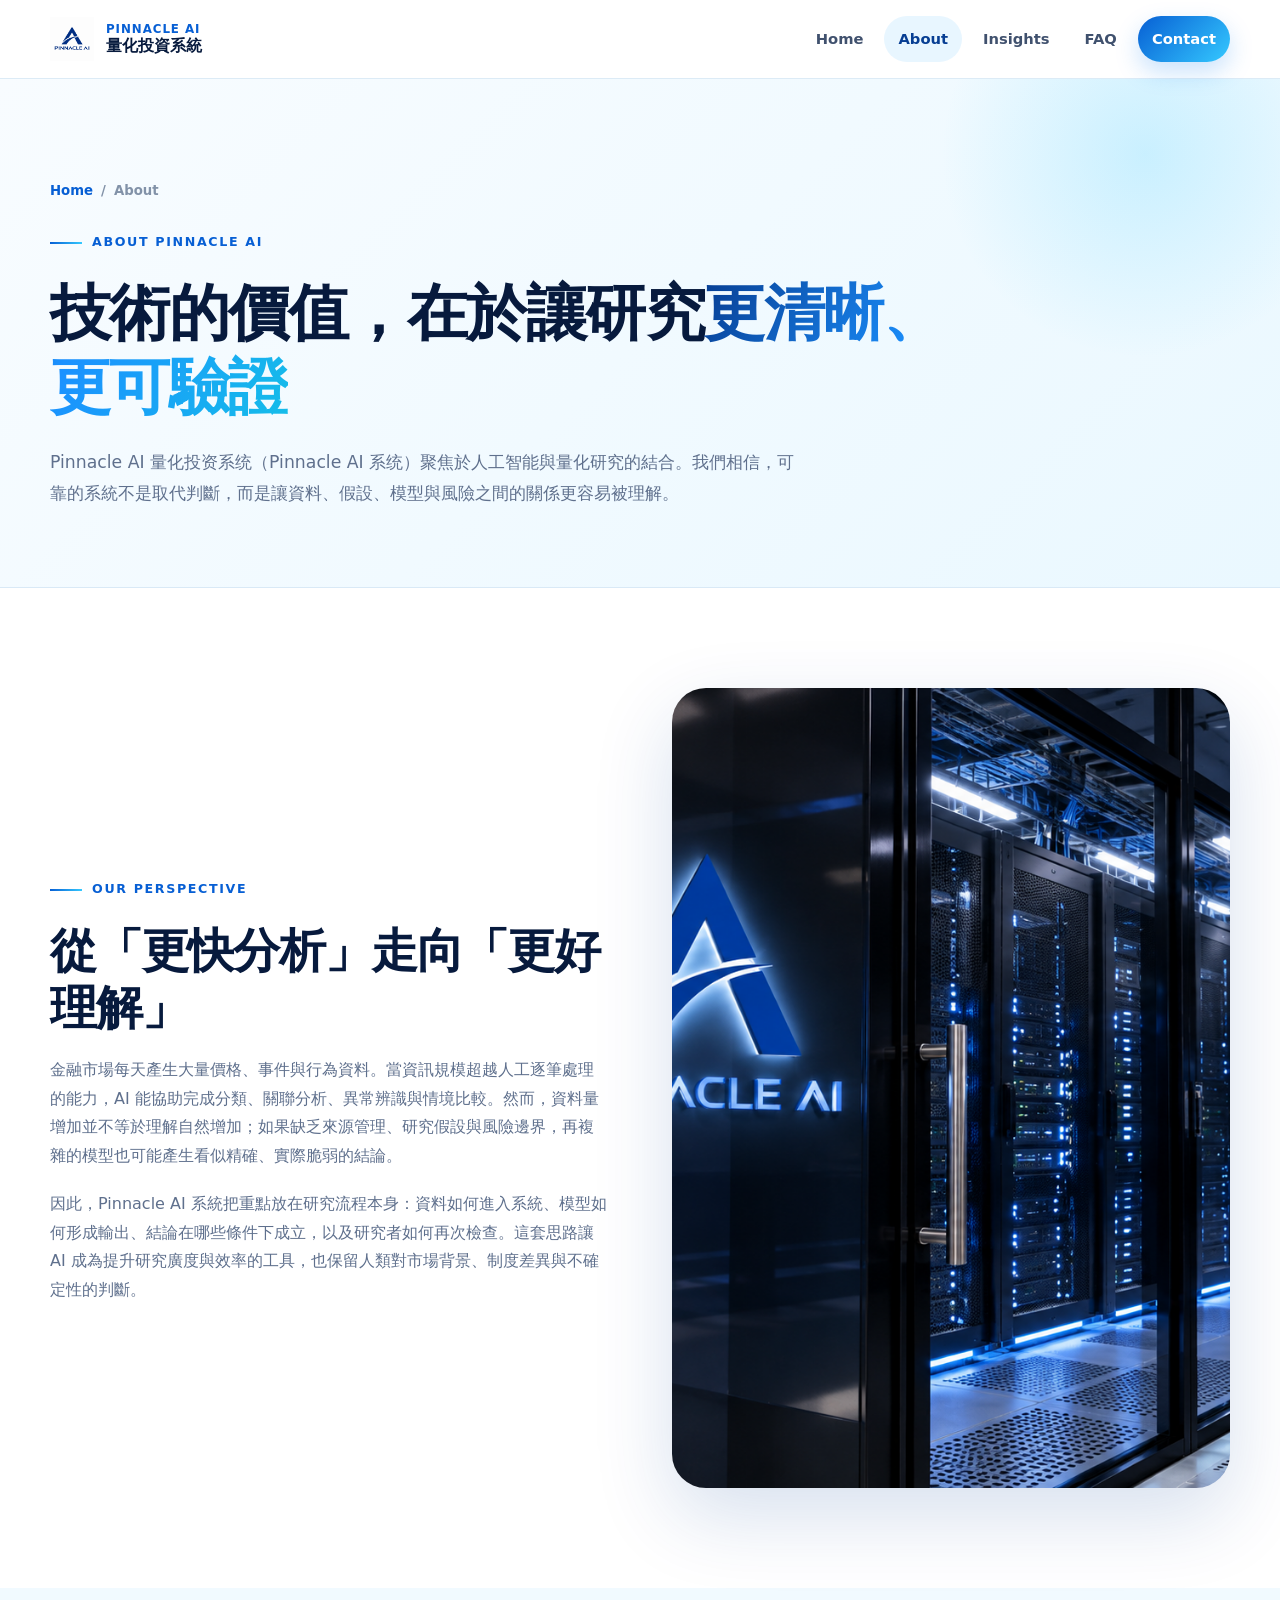
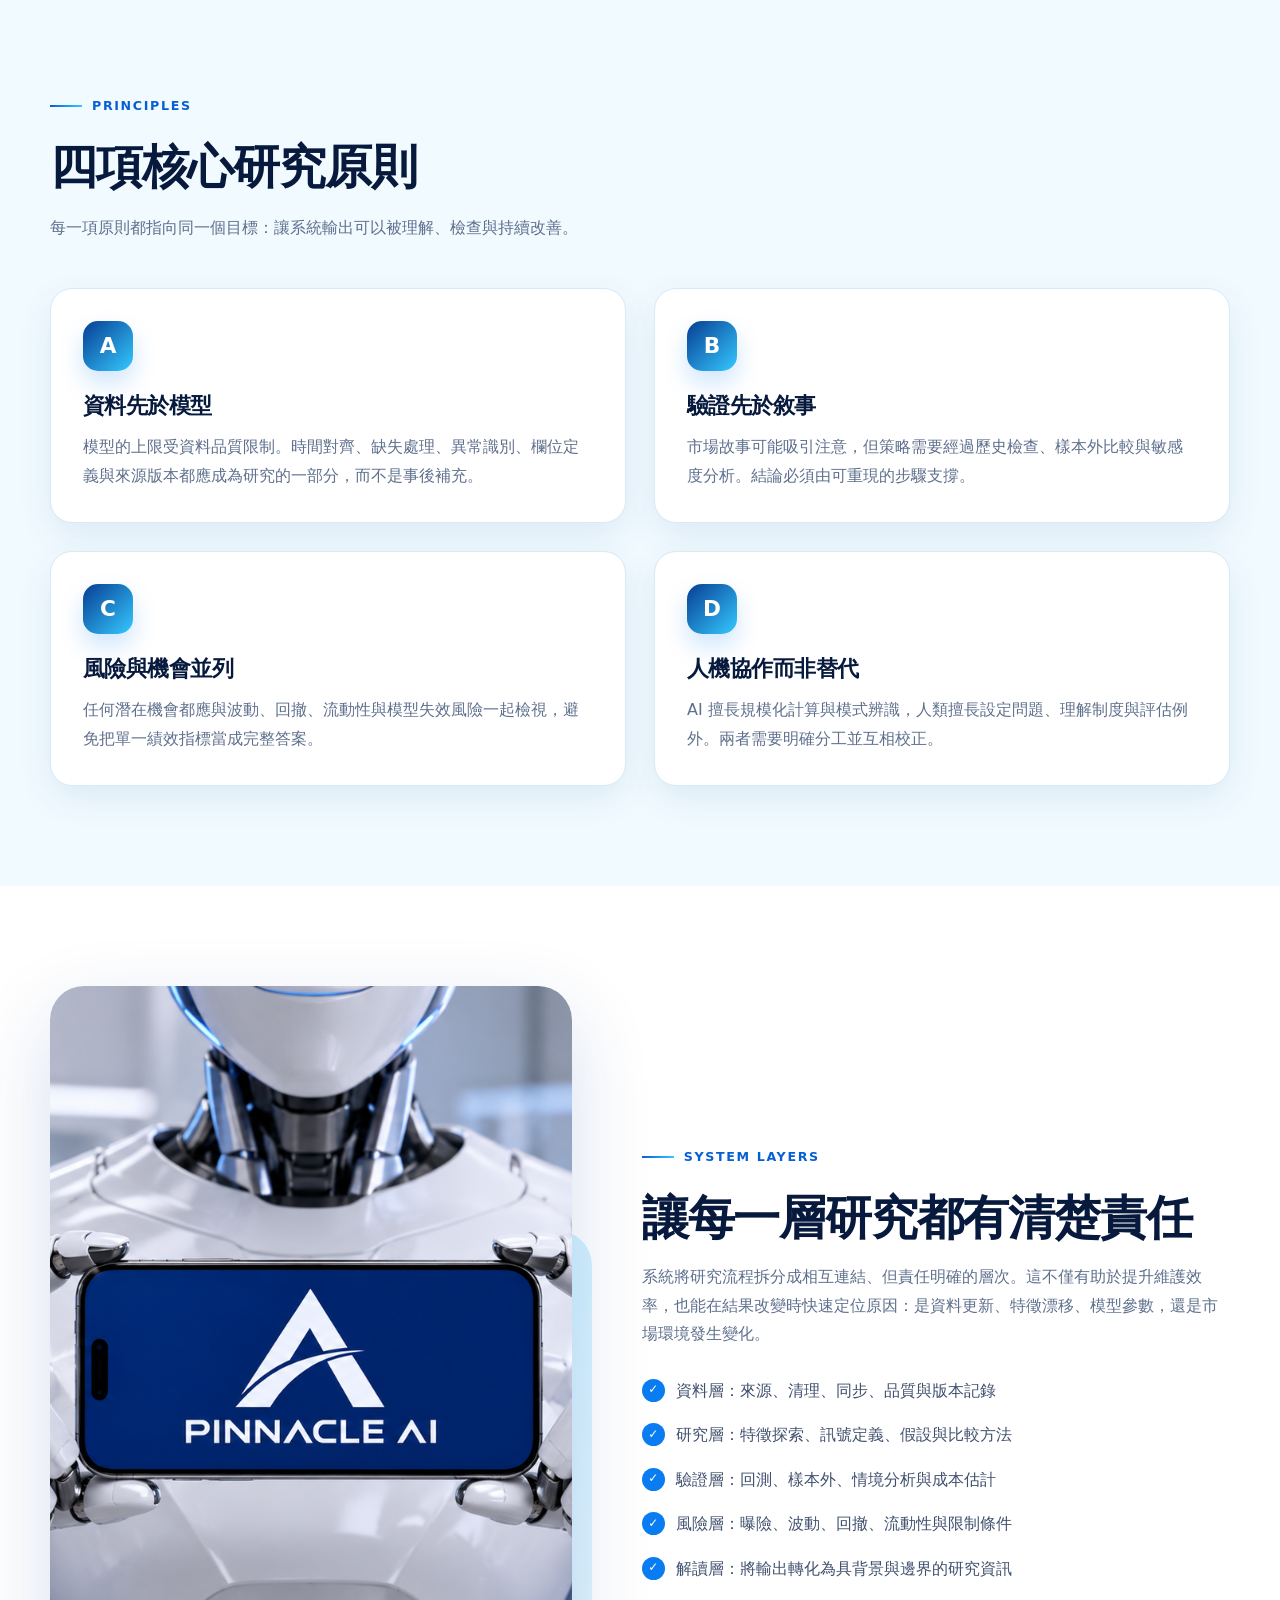
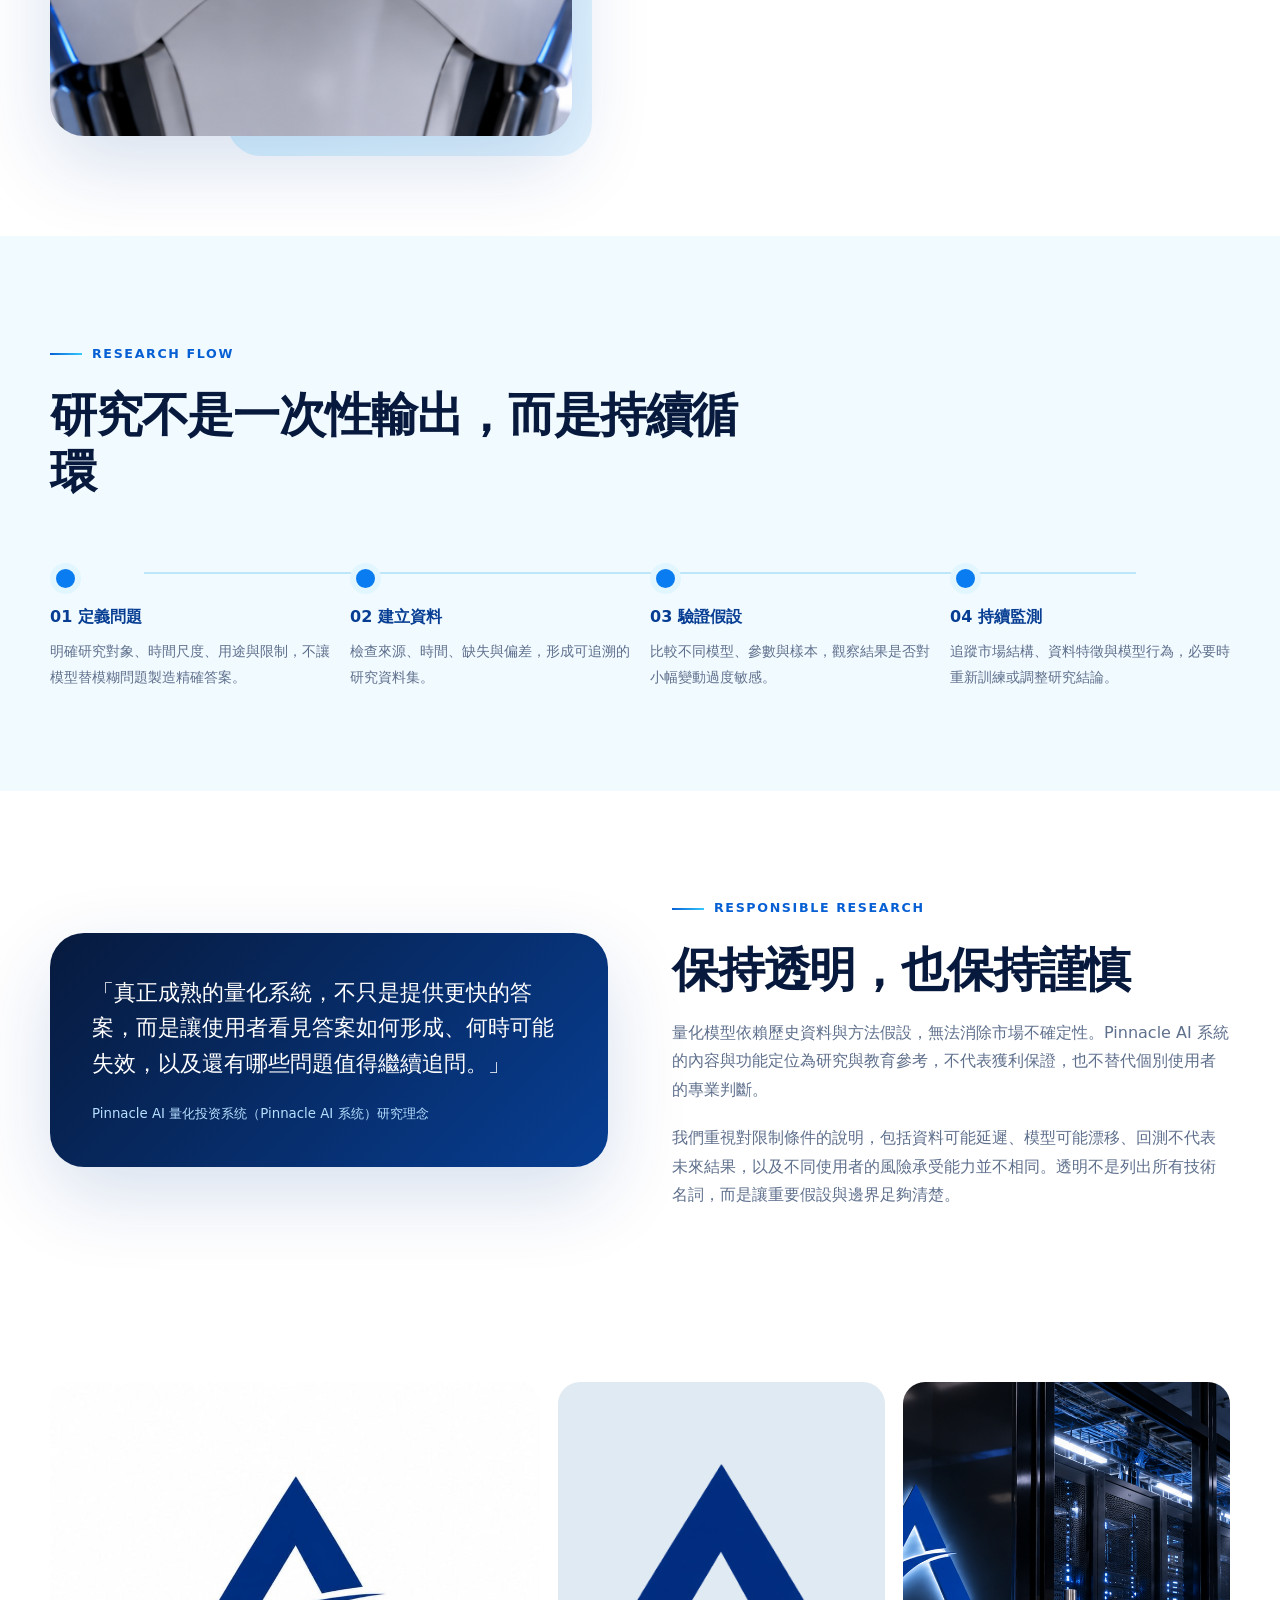
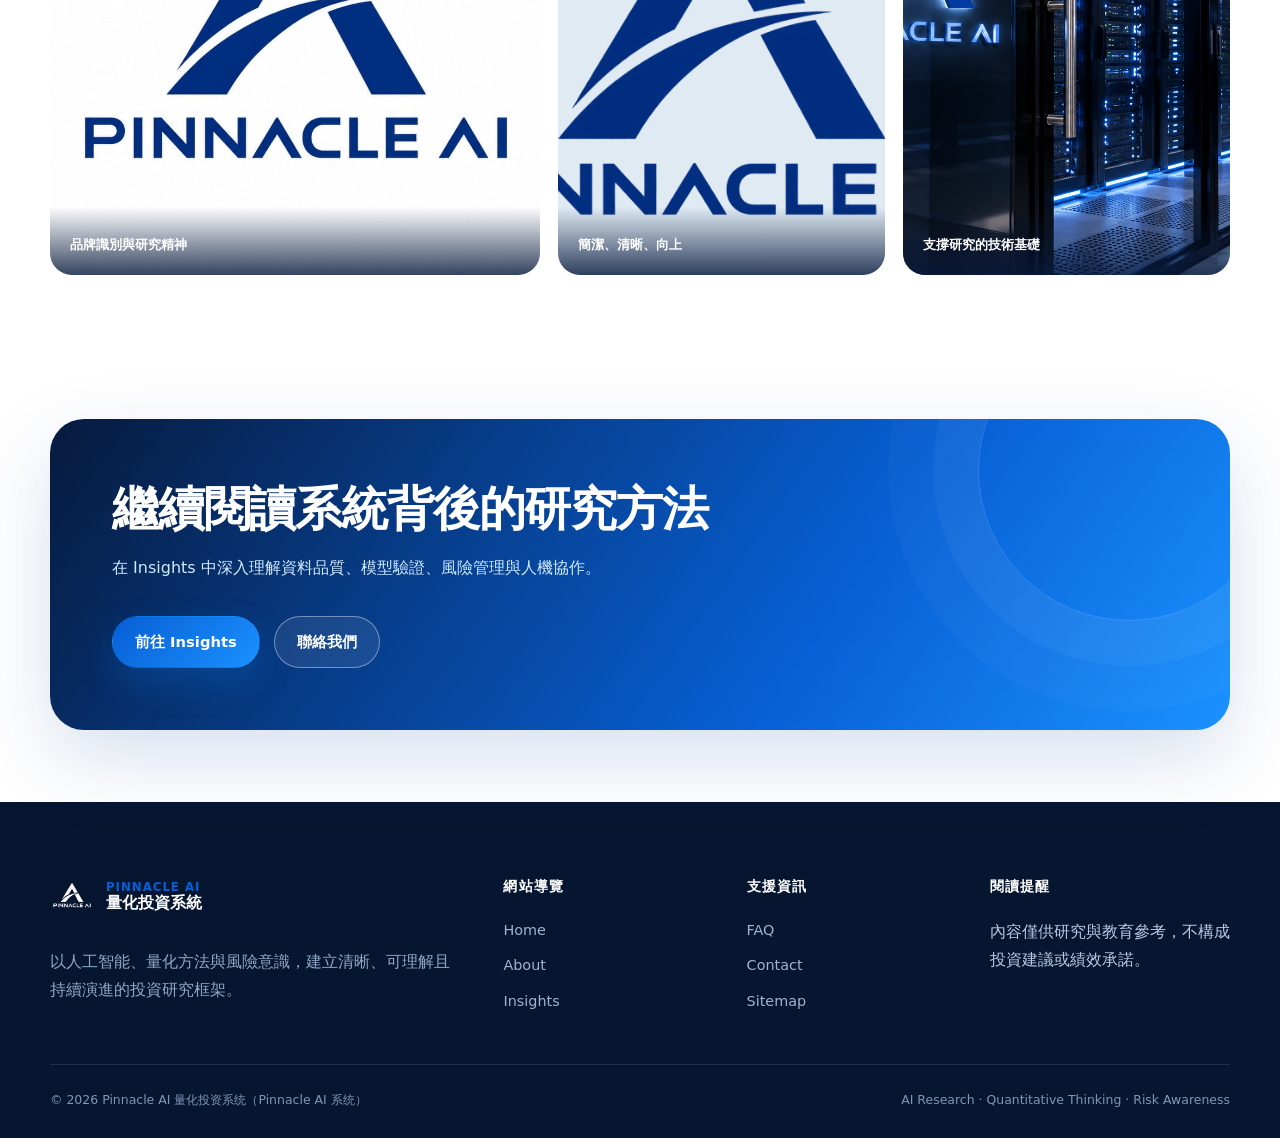
==== about.html @ a8a754fa "Add files via upload" ====
<!doctype html>
<html lang="zh-Hant-TW">
<head>
  <meta charset="utf-8"><meta name="viewport" content="width=device-width, initial-scale=1">
  <title>About｜Pinnacle AI 量化投资系统（Pinnacle AI 系统）研究理念與架構</title>
  <meta name="description" content="深入認識 Pinnacle AI 量化投资系统（Pinnacle AI 系统）的研究理念、人機協作方式、資料治理、模型驗證與風險框架。">
  <meta name="keywords" content="Pinnacle AI 量化投资系统,Pinnacle AI 系统,AI量化研究,資料治理,模型驗證,風險管理">
  <meta name="robots" content="index,follow,max-image-preview:large"><link rel="canonical" href="https://Pinnacleai-review.github.io/about.html"><link rel="icon" type="image/png" href="images/LOGO-1.png">
  <meta property="og:type" content="website"><meta property="og:locale" content="zh_TW"><meta property="og:title" content="About｜Pinnacle AI 量化投资系统（Pinnacle AI 系统）"><meta property="og:description" content="從理念到架構，了解一套 AI 量化研究系統如何維持清晰、可驗證與風險意識。"><meta property="og:url" content="https://Pinnacleai-review.github.io/about.html"><meta property="og:image" content="https://Pinnacleai-review.github.io/images/6.png">
  <meta name="twitter:card" content="summary_large_image"><meta name="twitter:title" content="About Pinnacle AI 量化投资系统（Pinnacle AI 系统）"><meta name="twitter:description" content="理解資料、模型、風險與研究者如何形成完整研究鏈路。"><meta name="twitter:image" content="https://Pinnacleai-review.github.io/images/6.png">
  <link rel="stylesheet" href="css/style.css">
  <script type="application/ld+json">{"@context":"https://schema.org","@type":"AboutPage","name":"About｜Pinnacle AI 量化投资系统（Pinnacle AI 系统）","url":"https://Pinnacleai-review.github.io/about.html","inLanguage":"zh-Hant-TW","about":{"@type":"SoftwareApplication","name":"Pinnacle AI 量化投资系统（Pinnacle AI 系统）","applicationCategory":"FinanceApplication","operatingSystem":"Web"}}</script>
</head>
<body>
  <a class="skip-link" href="#main">跳至主要內容</a>
  <header class="site-header"><div class="container nav-wrap"><a class="brand" href="index.html" aria-label="Pinnacle AI 首頁"><img src="images/LOGO.png" alt="Pinnacle AI 標誌"><span class="brand-copy"><span>PINNACLE AI</span><strong>量化投資系統</strong></span></a><button class="menu-toggle" type="button" aria-label="開啟導覽選單" aria-expanded="false" aria-controls="main-navigation"><span></span><span></span><span></span></button><nav class="main-nav" id="main-navigation" aria-label="主要導覽"><a href="index.html">Home</a><a href="about.html" aria-current="page">About</a><a href="insights.html">Insights</a><a href="faq.html">FAQ</a><a class="nav-cta" href="contact.html">Contact</a></nav></div></header>
  <main id="main">
    <section class="page-hero"><div class="container"><div class="breadcrumbs"><a href="index.html">Home</a><span>/</span><span>About</span></div><div class="eyebrow">About Pinnacle AI</div><h1>技術的價值，在於讓研究<span class="gradient-text">更清晰、更可驗證</span></h1><p>Pinnacle AI 量化投资系统（Pinnacle AI 系统）聚焦於人工智能與量化研究的結合。我們相信，可靠的系統不是取代判斷，而是讓資料、假設、模型與風險之間的關係更容易被理解。</p></div></section>

    <section class="section"><div class="container story-grid"><div class="story-copy reveal"><div class="eyebrow">Our Perspective</div><h2>從「更快分析」走向「更好理解」</h2><p>金融市場每天產生大量價格、事件與行為資料。當資訊規模超越人工逐筆處理的能力，AI 能協助完成分類、關聯分析、異常辨識與情境比較。然而，資料量增加並不等於理解自然增加；如果缺乏來源管理、研究假設與風險邊界，再複雜的模型也可能產生看似精確、實際脆弱的結論。</p><p>因此，Pinnacle AI 系統把重點放在研究流程本身：資料如何進入系統、模型如何形成輸出、結論在哪些條件下成立，以及研究者如何再次檢查。這套思路讓 AI 成為提升研究廣度與效率的工具，也保留人類對市場背景、制度差異與不確定性的判斷。</p></div><div class="story-image reveal"><img src="images/6.png" alt="Pinnacle AI 人工智能資料中心視覺" width="1000" height="800"></div></div></section>

    <section class="section surface"><div class="container"><div class="section-head reveal"><div><div class="eyebrow">Principles</div><h2>四項核心研究原則</h2><p>每一項原則都指向同一個目標：讓系統輸出可以被理解、檢查與持續改善。</p></div></div><div class="grid-2"><article class="card reveal"><div class="icon-box">A</div><h3>資料先於模型</h3><p>模型的上限受資料品質限制。時間對齊、缺失處理、異常識別、欄位定義與來源版本都應成為研究的一部分，而不是事後補充。</p></article><article class="card reveal"><div class="icon-box">B</div><h3>驗證先於敘事</h3><p>市場故事可能吸引注意，但策略需要經過歷史檢查、樣本外比較與敏感度分析。結論必須由可重現的步驟支撐。</p></article><article class="card reveal"><div class="icon-box">C</div><h3>風險與機會並列</h3><p>任何潛在機會都應與波動、回撤、流動性與模型失效風險一起檢視，避免把單一績效指標當成完整答案。</p></article><article class="card reveal"><div class="icon-box">D</div><h3>人機協作而非替代</h3><p>AI 擅長規模化計算與模式辨識，人類擅長設定問題、理解制度與評估例外。兩者需要明確分工並互相校正。</p></article></div></div></section>

    <section class="section"><div class="container feature-split"><div class="media-panel reveal"><img src="images/7.png" alt="Pinnacle AI 機器人與系統互動展示" width="1000" height="750"></div><div class="copy-block reveal"><div class="eyebrow">System Layers</div><h2>讓每一層研究都有清楚責任</h2><p>系統將研究流程拆分成相互連結、但責任明確的層次。這不僅有助於提升維護效率，也能在結果改變時快速定位原因：是資料更新、特徵漂移、模型參數，還是市場環境發生變化。</p><ul class="check-list"><li>資料層：來源、清理、同步、品質與版本記錄</li><li>研究層：特徵探索、訊號定義、假設與比較方法</li><li>驗證層：回測、樣本外、情境分析與成本估計</li><li>風險層：曝險、波動、回撤、流動性與限制條件</li><li>解讀層：將輸出轉化為具背景與邊界的研究資訊</li></ul></div></div></section>

    <section class="section surface"><div class="container"><div class="section-head reveal"><div><div class="eyebrow">Research Flow</div><h2>研究不是一次性輸出，而是持續循環</h2></div></div><div class="timeline"><div class="timeline-item reveal"><b>01 定義問題</b><p>明確研究對象、時間尺度、用途與限制，不讓模型替模糊問題製造精確答案。</p></div><div class="timeline-item reveal"><b>02 建立資料</b><p>檢查來源、時間、缺失與偏差，形成可追溯的研究資料集。</p></div><div class="timeline-item reveal"><b>03 驗證假設</b><p>比較不同模型、參數與樣本，觀察結果是否對小幅變動過度敏感。</p></div><div class="timeline-item reveal"><b>04 持續監測</b><p>追蹤市場結構、資料特徵與模型行為，必要時重新訓練或調整研究結論。</p></div></div></div></section>

    <section class="section"><div class="container story-grid"><div class="quote-panel reveal"><p>「真正成熟的量化系統，不只是提供更快的答案，而是讓使用者看見答案如何形成、何時可能失效，以及還有哪些問題值得繼續追問。」</p><small>Pinnacle AI 量化投资系统（Pinnacle AI 系统）研究理念</small></div><div class="story-copy reveal"><div class="eyebrow">Responsible Research</div><h2>保持透明，也保持謹慎</h2><p>量化模型依賴歷史資料與方法假設，無法消除市場不確定性。Pinnacle AI 系統的內容與功能定位為研究與教育參考，不代表獲利保證，也不替代個別使用者的專業判斷。</p><p>我們重視對限制條件的說明，包括資料可能延遲、模型可能漂移、回測不代表未來結果，以及不同使用者的風險承受能力並不相同。透明不是列出所有技術名詞，而是讓重要假設與邊界足夠清楚。</p></div></div></section>

    <section class="section-sm"><div class="container"><div class="image-ribbon"><figure class="reveal"><img src="images/IMG_1477.jpeg" alt="Pinnacle AI 原始品牌識別" width="800" height="800"><figcaption>品牌識別與研究精神</figcaption></figure><figure class="reveal"><img src="images/LOGO-2.png" alt="Pinnacle AI 品牌標誌版本" width="800" height="800"><figcaption>簡潔、清晰、向上</figcaption></figure><figure class="reveal"><img src="images/6.png" alt="Pinnacle AI 運算基礎設施" width="800" height="800"><figcaption>支撐研究的技術基礎</figcaption></figure></div></div></section>

    <section class="section-sm"><div class="container cta-band reveal"><h2>繼續閱讀系統背後的研究方法</h2><p>在 Insights 中深入理解資料品質、模型驗證、風險管理與人機協作。</p><div class="button-row"><a class="btn btn-primary" href="insights.html">前往 Insights</a><a class="btn btn-secondary" href="contact.html">聯絡我們</a></div></div></section>
  </main>
  <footer class="site-footer"><div class="container"><div class="footer-grid"><div class="footer-brand"><a class="brand" href="index.html"><img src="images/LOGO-3.png" alt="Pinnacle AI 白色標誌"><span class="brand-copy"><span>PINNACLE AI</span><strong>量化投資系統</strong></span></a><p>以人工智能、量化方法與風險意識，建立清晰、可理解且持續演進的投資研究框架。</p></div><div><div class="footer-title">網站導覽</div><div class="footer-links"><a href="index.html">Home</a><a href="about.html">About</a><a href="insights.html">Insights</a></div></div><div><div class="footer-title">支援資訊</div><div class="footer-links"><a href="faq.html">FAQ</a><a href="contact.html">Contact</a><a href="sitemap.xml">Sitemap</a></div></div><div><div class="footer-title">閱讀提醒</div><div class="footer-links"><span>內容僅供研究與教育參考，不構成投資建議或績效承諾。</span></div></div></div><div class="footer-bottom"><span>© <span data-year></span> Pinnacle AI 量化投资系统（Pinnacle AI 系统）</span><span>AI Research · Quantitative Thinking · Risk Awareness</span></div></div></footer>
  <script src="js/main.js" defer></script>
</body></html>
---- css/style.css ----
:root {
  --blue-950: #071a3d;
  --blue-900: #0a285f;
  --blue-800: #073e93;
  --blue-700: #075fd4;
  --blue-600: #087cf0;
  --blue-500: #1b91ff;
  --cyan-400: #35c9ff;
  --sky-100: #dff4ff;
  --sky-50: #f1faff;
  --ink: #11213f;
  --muted: #5f708d;
  --line: #d9e9f6;
  --white: #ffffff;
  --shadow-sm: 0 12px 35px rgba(16, 80, 145, 0.09);
  --shadow-lg: 0 28px 80px rgba(7, 62, 147, 0.16);
  --radius-sm: 14px;
  --radius-md: 22px;
  --radius-lg: 34px;
  --container: 1180px;
}

* { box-sizing: border-box; }

html { scroll-behavior: smooth; }

body {
  margin: 0;
  color: var(--ink);
  background: var(--white);
  font-family: "Noto Sans TC", "PingFang TC", "Microsoft JhengHei", system-ui, sans-serif;
  font-size: 16px;
  line-height: 1.78;
  -webkit-font-smoothing: antialiased;
}

body.menu-open { overflow: hidden; }

img { display: block; max-width: 100%; }
a { color: inherit; text-decoration: none; }
button, input, textarea, select { font: inherit; }
button { cursor: pointer; }

.skip-link {
  position: fixed;
  z-index: 999;
  top: 10px;
  left: 10px;
  transform: translateY(-150%);
  padding: 10px 16px;
  color: #fff;
  background: var(--blue-800);
  border-radius: 8px;
}
.skip-link:focus { transform: translateY(0); }

.container { width: min(calc(100% - 40px), var(--container)); margin-inline: auto; }
.narrow { width: min(calc(100% - 40px), 840px); margin-inline: auto; }
.section { padding: 100px 0; }
.section-sm { padding: 72px 0; }
.surface { background: var(--sky-50); }
.dark-surface { color: #fff; background: var(--blue-950); }

.site-header {
  position: sticky;
  z-index: 100;
  top: 0;
  border-bottom: 1px solid rgba(217, 233, 246, 0.9);
  background: rgba(255, 255, 255, 0.91);
  backdrop-filter: blur(18px);
}

.nav-wrap { display: flex; min-height: 78px; align-items: center; justify-content: space-between; gap: 24px; }
.brand { display: inline-flex; align-items: center; gap: 12px; font-weight: 900; color: var(--blue-950); }
.brand img { width: 44px; height: 44px; object-fit: contain; }
.brand-copy { line-height: 1.15; }
.brand-copy span { display: block; font-size: .74rem; color: var(--blue-700); letter-spacing: .08em; }
.brand-copy strong { display: block; font-size: .98rem; }

.main-nav { display: flex; align-items: center; gap: 7px; }
.main-nav a { padding: 10px 14px; color: #40516e; font-size: .92rem; font-weight: 700; border-radius: 999px; transition: .2s ease; }
.main-nav a:hover, .main-nav a[aria-current="page"] { color: var(--blue-800); background: #e8f6ff; }
.main-nav .nav-cta { color: #fff; background: linear-gradient(135deg, var(--blue-700), var(--cyan-400)); box-shadow: 0 10px 25px rgba(8, 124, 240, .22); }
.main-nav .nav-cta:hover, .main-nav .nav-cta[aria-current="page"] { color: #fff; background: linear-gradient(135deg, var(--blue-800), var(--blue-500)); }
.menu-toggle { display: none; width: 44px; height: 44px; padding: 0; border: 0; border-radius: 12px; background: var(--sky-50); }
.menu-toggle span { display: block; width: 21px; height: 2px; margin: 5px auto; background: var(--blue-900); transition: .2s ease; }

.hero {
  position: relative;
  min-height: 700px;
  overflow: hidden;
  background:
    radial-gradient(circle at 82% 15%, rgba(53, 201, 255, .2), transparent 30%),
    radial-gradient(circle at 15% 80%, rgba(8, 124, 240, .13), transparent 30%),
    linear-gradient(180deg, #f7fcff 0%, #ffffff 82%);
}
.hero::before {
  content: "";
  position: absolute;
  inset: 0;
  opacity: .38;
  background-image: linear-gradient(rgba(8,124,240,.08) 1px, transparent 1px), linear-gradient(90deg, rgba(8,124,240,.08) 1px, transparent 1px);
  background-size: 56px 56px;
  mask-image: linear-gradient(to bottom, #000, transparent 90%);
}
.hero-inner { position: relative; display: grid; min-height: 700px; grid-template-columns: 1.04fr .96fr; align-items: center; gap: 64px; padding: 78px 0 90px; }
.eyebrow { display: inline-flex; align-items: center; gap: 10px; margin-bottom: 22px; color: var(--blue-700); font-size: .79rem; font-weight: 900; letter-spacing: .13em; text-transform: uppercase; }
.eyebrow::before { content: ""; width: 32px; height: 2px; background: linear-gradient(90deg, var(--blue-700), var(--cyan-400)); }
h1, h2, h3 { margin: 0; color: var(--blue-950); line-height: 1.2; letter-spacing: -.025em; }
h1 { max-width: 770px; font-size: clamp(2.45rem, 5.5vw, 5.1rem); }
h2 { font-size: clamp(2rem, 3.7vw, 3.25rem); }
h3 { font-size: 1.35rem; }
.hero-title span, .gradient-text { color: transparent; background: linear-gradient(120deg, var(--blue-800), var(--blue-500) 50%, #15bde9); -webkit-background-clip: text; background-clip: text; }
.hero-lead { max-width: 690px; margin: 28px 0 0; color: #536987; font-size: 1.13rem; }
.button-row { display: flex; flex-wrap: wrap; gap: 14px; margin-top: 34px; }
.btn { display: inline-flex; min-height: 50px; align-items: center; justify-content: center; gap: 9px; padding: 12px 22px; border: 1px solid transparent; border-radius: 999px; font-size: .92rem; font-weight: 800; transition: .22s ease; }
.btn-primary { color: #fff; background: linear-gradient(135deg, var(--blue-700), var(--blue-500)); box-shadow: 0 15px 35px rgba(8, 124, 240, .24); }
.btn-primary:hover { transform: translateY(-2px); box-shadow: 0 18px 42px rgba(8, 124, 240, .31); }
.btn-secondary { color: var(--blue-800); border-color: #bdddf5; background: rgba(255,255,255,.78); }
.btn-secondary:hover { border-color: var(--blue-500); background: #fff; }

.hero-visual { position: relative; }
.hero-frame { position: relative; overflow: hidden; aspect-ratio: 1.08 / .92; padding: 13px; border: 1px solid rgba(255,255,255,.88); border-radius: 38px; background: rgba(255,255,255,.6); box-shadow: var(--shadow-lg); transform: perspective(1000px) rotateY(-3deg) rotateX(2deg); }
.hero-frame img { width: 100%; height: 100%; object-fit: cover; border-radius: 27px; }
.hero-frame::after { content: ""; position: absolute; inset: 13px; border: 1px solid rgba(255,255,255,.4); border-radius: 27px; pointer-events: none; }
.float-card { position: absolute; right: -24px; bottom: -25px; width: min(280px, 72%); padding: 20px; border: 1px solid rgba(255,255,255,.88); border-radius: 20px; background: rgba(255,255,255,.93); box-shadow: 0 18px 50px rgba(7,62,147,.18); backdrop-filter: blur(14px); }
.float-card strong { display: block; color: var(--blue-900); font-size: 1.05rem; }
.float-card span { color: var(--muted); font-size: .84rem; }
.pulse-dot { display: inline-block; width: 9px; height: 9px; margin-right: 8px; border-radius: 50%; background: #25c989; box-shadow: 0 0 0 6px rgba(37,201,137,.12); }

.trust-strip { position: relative; margin-top: -34px; }
.trust-grid { display: grid; grid-template-columns: repeat(4, 1fr); border: 1px solid var(--line); border-radius: var(--radius-md); background: #fff; box-shadow: var(--shadow-sm); }
.trust-item { padding: 27px 30px; }
.trust-item + .trust-item { border-left: 1px solid var(--line); }
.trust-item b { display: block; color: var(--blue-800); font-size: 1.55rem; line-height: 1.2; }
.trust-item span { color: var(--muted); font-size: .85rem; }

.section-head { display: flex; align-items: end; justify-content: space-between; gap: 40px; margin-bottom: 46px; }
.section-head > div { max-width: 720px; }
.section-head p { margin: 18px 0 0; color: var(--muted); }
.text-link { flex: none; color: var(--blue-700); font-weight: 800; }
.text-link:hover { color: var(--blue-950); }

.grid-2 { display: grid; grid-template-columns: repeat(2, minmax(0,1fr)); gap: 28px; }
.grid-3 { display: grid; grid-template-columns: repeat(3, minmax(0,1fr)); gap: 24px; }
.grid-4 { display: grid; grid-template-columns: repeat(4, minmax(0,1fr)); gap: 20px; }
.card { position: relative; overflow: hidden; padding: 32px; border: 1px solid var(--line); border-radius: var(--radius-md); background: #fff; box-shadow: var(--shadow-sm); }
.card::before { content: ""; position: absolute; top: 0; left: 0; width: 100%; height: 3px; background: linear-gradient(90deg, var(--blue-700), var(--cyan-400)); transform: scaleX(0); transform-origin: left; transition: .25s ease; }
.card:hover::before { transform: scaleX(1); }
.card p { margin: 14px 0 0; color: var(--muted); }
.icon-box { display: grid; width: 50px; height: 50px; margin-bottom: 22px; place-items: center; color: #fff; border-radius: 15px; background: linear-gradient(135deg, var(--blue-800), var(--cyan-400)); font-size: 1.35rem; font-weight: 900; box-shadow: 0 12px 25px rgba(8,124,240,.2); }

.feature-split { display: grid; grid-template-columns: .94fr 1.06fr; align-items: center; gap: 70px; }
.media-panel { position: relative; }
.media-panel img { width: 100%; aspect-ratio: 4/3; object-fit: cover; border-radius: var(--radius-lg); box-shadow: var(--shadow-lg); }
.media-panel::before { content: ""; position: absolute; z-index: -1; right: -20px; bottom: -20px; width: 70%; height: 70%; border-radius: var(--radius-lg); background: linear-gradient(135deg, #c8efff, #e5f5ff); }
.copy-block p { color: var(--muted); }
.check-list { display: grid; gap: 16px; margin: 28px 0 0; padding: 0; list-style: none; }
.check-list li { position: relative; padding-left: 34px; color: #40516e; }
.check-list li::before { content: "✓"; position: absolute; top: 2px; left: 0; display: grid; width: 23px; height: 23px; place-items: center; color: #fff; border-radius: 50%; background: var(--blue-600); font-size: .75rem; font-weight: 900; }

.image-ribbon { display: grid; grid-template-columns: 1.2fr .8fr .8fr; gap: 18px; }
.image-ribbon figure { position: relative; overflow: hidden; min-height: 260px; margin: 0; border-radius: var(--radius-md); background: #dfeaf3; }
.image-ribbon img { width: 100%; height: 100%; object-fit: cover; transition: .5s ease; }
.image-ribbon figure:hover img { transform: scale(1.035); }
.image-ribbon figcaption { position: absolute; right: 0; bottom: 0; left: 0; padding: 26px 20px 18px; color: #fff; background: linear-gradient(transparent, rgba(7,26,61,.82)); font-size: .84rem; font-weight: 700; }

.page-hero { position: relative; overflow: hidden; padding: 100px 0 78px; border-bottom: 1px solid var(--line); background: linear-gradient(135deg, #f8fcff, #eaf8ff); }
.page-hero::after { content: ""; position: absolute; top: -140px; right: -80px; width: 430px; height: 430px; border-radius: 50%; background: radial-gradient(circle, rgba(53,201,255,.2), transparent 67%); }
.page-hero h1 { max-width: 930px; font-size: clamp(2.35rem, 4.8vw, 4.25rem); }
.page-hero p { max-width: 760px; margin: 24px 0 0; color: var(--muted); font-size: 1.08rem; }
.breadcrumbs { display: flex; flex-wrap: wrap; gap: 8px; margin-bottom: 22px; color: var(--blue-700); font-size: .83rem; font-weight: 800; }
.breadcrumbs span { color: #8292a8; }

.story-grid { display: grid; grid-template-columns: 1fr 1fr; gap: 64px; align-items: center; }
.story-copy p { margin: 20px 0 0; color: var(--muted); }
.story-image { overflow: hidden; border-radius: var(--radius-lg); box-shadow: var(--shadow-lg); }
.story-image img { width: 100%; aspect-ratio: 5/4; object-fit: cover; }
.quote-panel { padding: 42px; color: #fff; border-radius: var(--radius-lg); background: linear-gradient(135deg, var(--blue-950), var(--blue-800)); box-shadow: var(--shadow-lg); }
.quote-panel p { margin: 0; font-size: 1.35rem; line-height: 1.65; }
.quote-panel small { display: block; margin-top: 20px; color: #b6dfff; }

.timeline { position: relative; display: grid; grid-template-columns: repeat(4, 1fr); gap: 20px; }
.timeline::before { content: ""; position: absolute; top: 25px; right: 8%; left: 8%; height: 2px; background: #bde6fb; }
.timeline-item { position: relative; padding-top: 56px; }
.timeline-item::before { content: ""; position: absolute; z-index: 1; top: 16px; left: 0; width: 19px; height: 19px; border: 6px solid #e1f6ff; border-radius: 50%; background: var(--blue-600); }
.timeline-item b { display: block; color: var(--blue-800); }
.timeline-item p { margin: 8px 0 0; color: var(--muted); font-size: .9rem; }

.insights-grid { display: grid; grid-template-columns: repeat(2, minmax(0,1fr)); gap: 30px; }
.article-card { overflow: hidden; border: 1px solid var(--line); border-radius: var(--radius-md); background: #fff; box-shadow: var(--shadow-sm); transition: .25s ease; }
.article-card:hover { transform: translateY(-5px); box-shadow: var(--shadow-lg); }
.article-card.featured { grid-column: 1 / -1; display: grid; grid-template-columns: 1.08fr .92fr; }
.article-card-image { overflow: hidden; background: #e6f2f9; }
.article-card-image img { width: 100%; height: 100%; min-height: 260px; object-fit: cover; transition: .5s ease; }
.article-card:hover img { transform: scale(1.035); }
.article-card-body { padding: 34px; }
.article-card h2, .article-card h3 { font-size: 1.45rem; }
.article-card p { color: var(--muted); }
.article-meta { display: flex; flex-wrap: wrap; gap: 10px 18px; margin-bottom: 16px; color: var(--blue-700); font-size: .78rem; font-weight: 800; }
.article-tag { padding: 5px 10px; border-radius: 999px; background: #eaf7ff; }

.article-layout { display: grid; grid-template-columns: minmax(0, 790px) 270px; justify-content: space-between; gap: 64px; align-items: start; }
.article-body { font-size: 1.04rem; }
.article-body .lead { padding-bottom: 26px; color: #3f5879; font-size: 1.22rem; border-bottom: 1px solid var(--line); }
.article-body h2 { margin: 52px 0 18px; font-size: 1.8rem; }
.article-body h3 { margin: 35px 0 14px; font-size: 1.3rem; }
.article-body p { margin: 18px 0; color: #40516e; }
.article-body ul { padding-left: 24px; color: #40516e; }
.article-body li { margin: 9px 0; }
.article-hero-image { width: 100%; margin: 34px 0; aspect-ratio: 16/8; object-fit: cover; border-radius: var(--radius-md); box-shadow: var(--shadow-sm); }
.callout { margin: 36px 0; padding: 26px 28px; border-left: 4px solid var(--blue-600); border-radius: 0 var(--radius-sm) var(--radius-sm) 0; background: var(--sky-50); color: #314a6d; }
.article-aside { position: sticky; top: 105px; }
.toc { padding: 25px; border: 1px solid var(--line); border-radius: var(--radius-md); background: #fff; box-shadow: var(--shadow-sm); }
.toc b { color: var(--blue-900); }
.toc ol { margin: 16px 0 0; padding-left: 20px; }
.toc li { margin: 9px 0; color: var(--muted); font-size: .86rem; }
.toc a:hover { color: var(--blue-700); }
.disclaimer { margin-top: 20px; padding: 20px; color: var(--muted); border-radius: var(--radius-sm); background: #f5f8fb; font-size: .78rem; }
.article-nav { display: flex; justify-content: space-between; gap: 20px; margin-top: 58px; padding-top: 28px; border-top: 1px solid var(--line); }
.article-nav a { max-width: 46%; color: var(--blue-700); font-weight: 800; }
.article-nav a:last-child { text-align: right; }

.faq-layout { display: grid; grid-template-columns: 310px minmax(0,1fr); gap: 54px; align-items: start; }
.faq-side { position: sticky; top: 110px; padding: 30px; color: #fff; border-radius: var(--radius-md); background: linear-gradient(150deg, var(--blue-950), var(--blue-700)); }
.faq-side h2 { color: #fff; font-size: 1.65rem; }
.faq-side p { color: #cfeaff; }
.faq-list { display: grid; gap: 14px; }
.faq-item { overflow: hidden; border: 1px solid var(--line); border-radius: var(--radius-sm); background: #fff; box-shadow: 0 8px 24px rgba(16,80,145,.055); }
.faq-item summary { position: relative; padding: 22px 58px 22px 24px; color: var(--blue-950); font-weight: 850; cursor: pointer; list-style: none; }
.faq-item summary::-webkit-details-marker { display: none; }
.faq-item summary::after { content: "+"; position: absolute; top: 50%; right: 22px; width: 28px; height: 28px; transform: translateY(-50%); display: grid; place-items: center; color: var(--blue-700); border-radius: 50%; background: var(--sky-50); font-size: 1.15rem; }
.faq-item[open] summary::after { content: "−"; }
.faq-answer { padding: 0 24px 24px; color: var(--muted); }
.faq-answer p { margin: 0; }

.contact-grid { display: grid; grid-template-columns: .85fr 1.15fr; gap: 44px; }
.contact-panel { padding: 38px; color: #fff; border-radius: var(--radius-lg); background: linear-gradient(150deg, var(--blue-950), var(--blue-700)); box-shadow: var(--shadow-lg); }
.contact-panel h2 { color: #fff; }
.contact-panel p { color: #c9e7ff; }
.contact-points { display: grid; gap: 18px; margin-top: 32px; }
.contact-point { padding: 18px; border: 1px solid rgba(255,255,255,.14); border-radius: 15px; background: rgba(255,255,255,.07); }
.contact-point b { display: block; }
.contact-point span { color: #c9e7ff; font-size: .86rem; }
.contact-form { padding: 40px; border: 1px solid var(--line); border-radius: var(--radius-lg); background: #fff; box-shadow: var(--shadow-sm); }
.form-grid { display: grid; grid-template-columns: 1fr 1fr; gap: 20px; }
.field { display: grid; gap: 8px; }
.field.full { grid-column: 1/-1; }
.field label { color: var(--blue-950); font-size: .87rem; font-weight: 800; }
.field input, .field select, .field textarea { width: 100%; padding: 13px 15px; color: var(--ink); border: 1px solid #cfe2f0; border-radius: 12px; outline: none; background: #fbfdff; transition: .2s ease; }
.field input:focus, .field select:focus, .field textarea:focus { border-color: var(--blue-500); box-shadow: 0 0 0 4px rgba(27,145,255,.1); }
.field textarea { min-height: 150px; resize: vertical; }
.form-note { margin: 16px 0 0; color: var(--muted); font-size: .78rem; }
.form-status { margin-top: 14px; color: var(--blue-700); font-weight: 800; }

.cta-band { position: relative; overflow: hidden; padding: 62px; border-radius: var(--radius-lg); background: linear-gradient(125deg, var(--blue-950), var(--blue-700) 65%, var(--blue-500)); box-shadow: var(--shadow-lg); }
.cta-band::after { content: ""; position: absolute; top: -100px; right: -50px; width: 300px; height: 300px; border: 1px solid rgba(255,255,255,.16); border-radius: 50%; box-shadow: 0 0 0 45px rgba(255,255,255,.04), 0 0 0 90px rgba(255,255,255,.025); }
.cta-band h2 { position: relative; z-index: 1; max-width: 720px; color: #fff; }
.cta-band p { position: relative; z-index: 1; max-width: 700px; color: #cfeaff; }
.cta-band .button-row { position: relative; z-index: 1; }
.cta-band .btn-secondary { color: #fff; border-color: rgba(255,255,255,.4); background: rgba(255,255,255,.08); }

.site-footer { padding: 72px 0 26px; color: #b7cae3; background: #061631; }
.footer-grid { display: grid; grid-template-columns: 1.35fr .65fr .65fr .8fr; gap: 48px; }
.footer-brand .brand { color: #fff; }
.footer-brand p { max-width: 440px; margin: 20px 0 0; color: #8fa7c5; }
.footer-title { margin-bottom: 18px; color: #fff; font-size: .88rem; font-weight: 900; letter-spacing: .08em; text-transform: uppercase; }
.footer-links { display: grid; gap: 10px; }
.footer-links a { color: #9eb4cf; font-size: .9rem; }
.footer-links a:hover { color: #fff; }
.footer-bottom { display: flex; justify-content: space-between; gap: 24px; margin-top: 50px; padding-top: 24px; border-top: 1px solid rgba(255,255,255,.1); color: #7d96b7; font-size: .78rem; }

.reveal { opacity: 0; transform: translateY(20px); transition: opacity .65s ease, transform .65s ease; }
.reveal.visible { opacity: 1; transform: none; }

@media (prefers-reduced-motion: reduce) {
  html { scroll-behavior: auto; }
  *, *::before, *::after { scroll-behavior: auto !important; transition-duration: .01ms !important; animation-duration: .01ms !important; }
  .reveal { opacity: 1; transform: none; }
}

@media (max-width: 980px) {
  .menu-toggle { display: block; }
  .main-nav { position: fixed; top: 79px; right: 0; bottom: 0; left: 0; display: none; align-content: start; align-items: stretch; padding: 24px; background: #fff; flex-direction: column; }
  .main-nav.open { display: flex; }
  .main-nav a { padding: 14px 18px; font-size: 1rem; }
  .hero-inner, .feature-split, .story-grid, .contact-grid { grid-template-columns: 1fr; }
  .hero-inner { gap: 50px; padding-top: 60px; }
  .hero { min-height: auto; }
  .hero-frame { max-width: 720px; transform: none; }
  .trust-grid { grid-template-columns: repeat(2, 1fr); }
  .trust-item:nth-child(3) { border-left: 0; border-top: 1px solid var(--line); }
  .trust-item:nth-child(4) { border-top: 1px solid var(--line); }
  .grid-4 { grid-template-columns: repeat(2, 1fr); }
  .grid-3 { grid-template-columns: repeat(2, 1fr); }
  .article-layout { grid-template-columns: 1fr; }
  .article-aside { position: static; order: -1; }
  .faq-layout { grid-template-columns: 1fr; }
  .faq-side { position: static; }
  .footer-grid { grid-template-columns: 1.4fr 1fr 1fr; }
  .footer-brand { grid-column: 1/-1; }
}

@media (max-width: 700px) {
  .container, .narrow { width: min(calc(100% - 28px), var(--container)); }
  .section { padding: 72px 0; }
  .section-sm { padding: 56px 0; }
  .brand-copy strong { max-width: 175px; font-size: .82rem; }
  .brand-copy span { font-size: .65rem; }
  .hero-inner { padding: 48px 0 78px; }
  .hero-lead { font-size: 1rem; }
  .float-card { right: 5px; bottom: -28px; }
  .trust-grid, .grid-2, .grid-3, .grid-4, .insights-grid, .article-card.featured, .image-ribbon, .timeline, .form-grid, .footer-grid { grid-template-columns: 1fr; }
  .trust-item + .trust-item { border-top: 1px solid var(--line); border-left: 0; }
  .section-head { align-items: start; flex-direction: column; gap: 15px; }
  .article-card.featured { display: block; }
  .image-ribbon figure { min-height: 235px; }
  .timeline::before { top: 0; bottom: 0; left: 9px; width: 2px; height: auto; }
  .timeline-item { padding: 0 0 0 45px; }
  .timeline-item::before { top: 2px; left: 0; }
  .contact-form, .contact-panel, .card { padding: 26px; }
  .field.full { grid-column: auto; }
  .cta-band { padding: 38px 26px; }
  .article-nav { flex-direction: column; }
  .article-nav a { max-width: 100%; }
  .article-nav a:last-child { text-align: left; }
  .footer-bottom { flex-direction: column; }
}
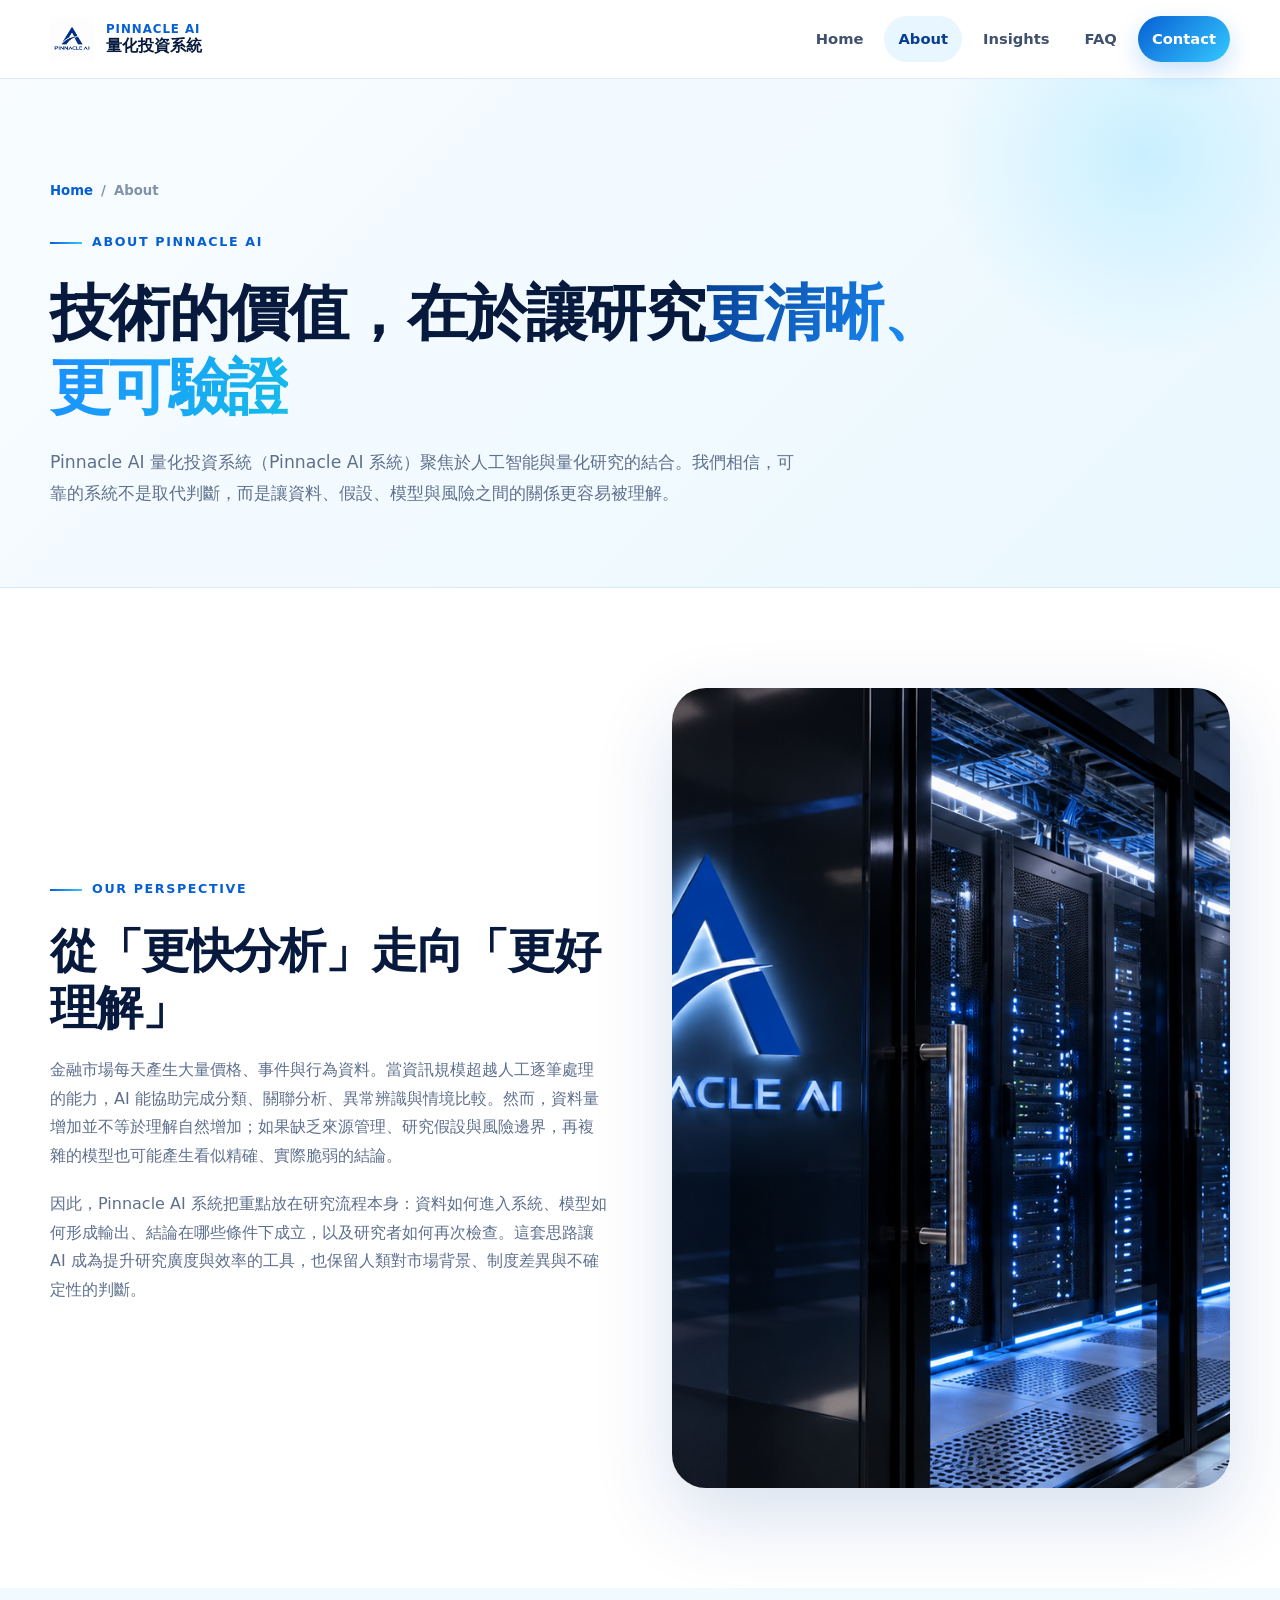
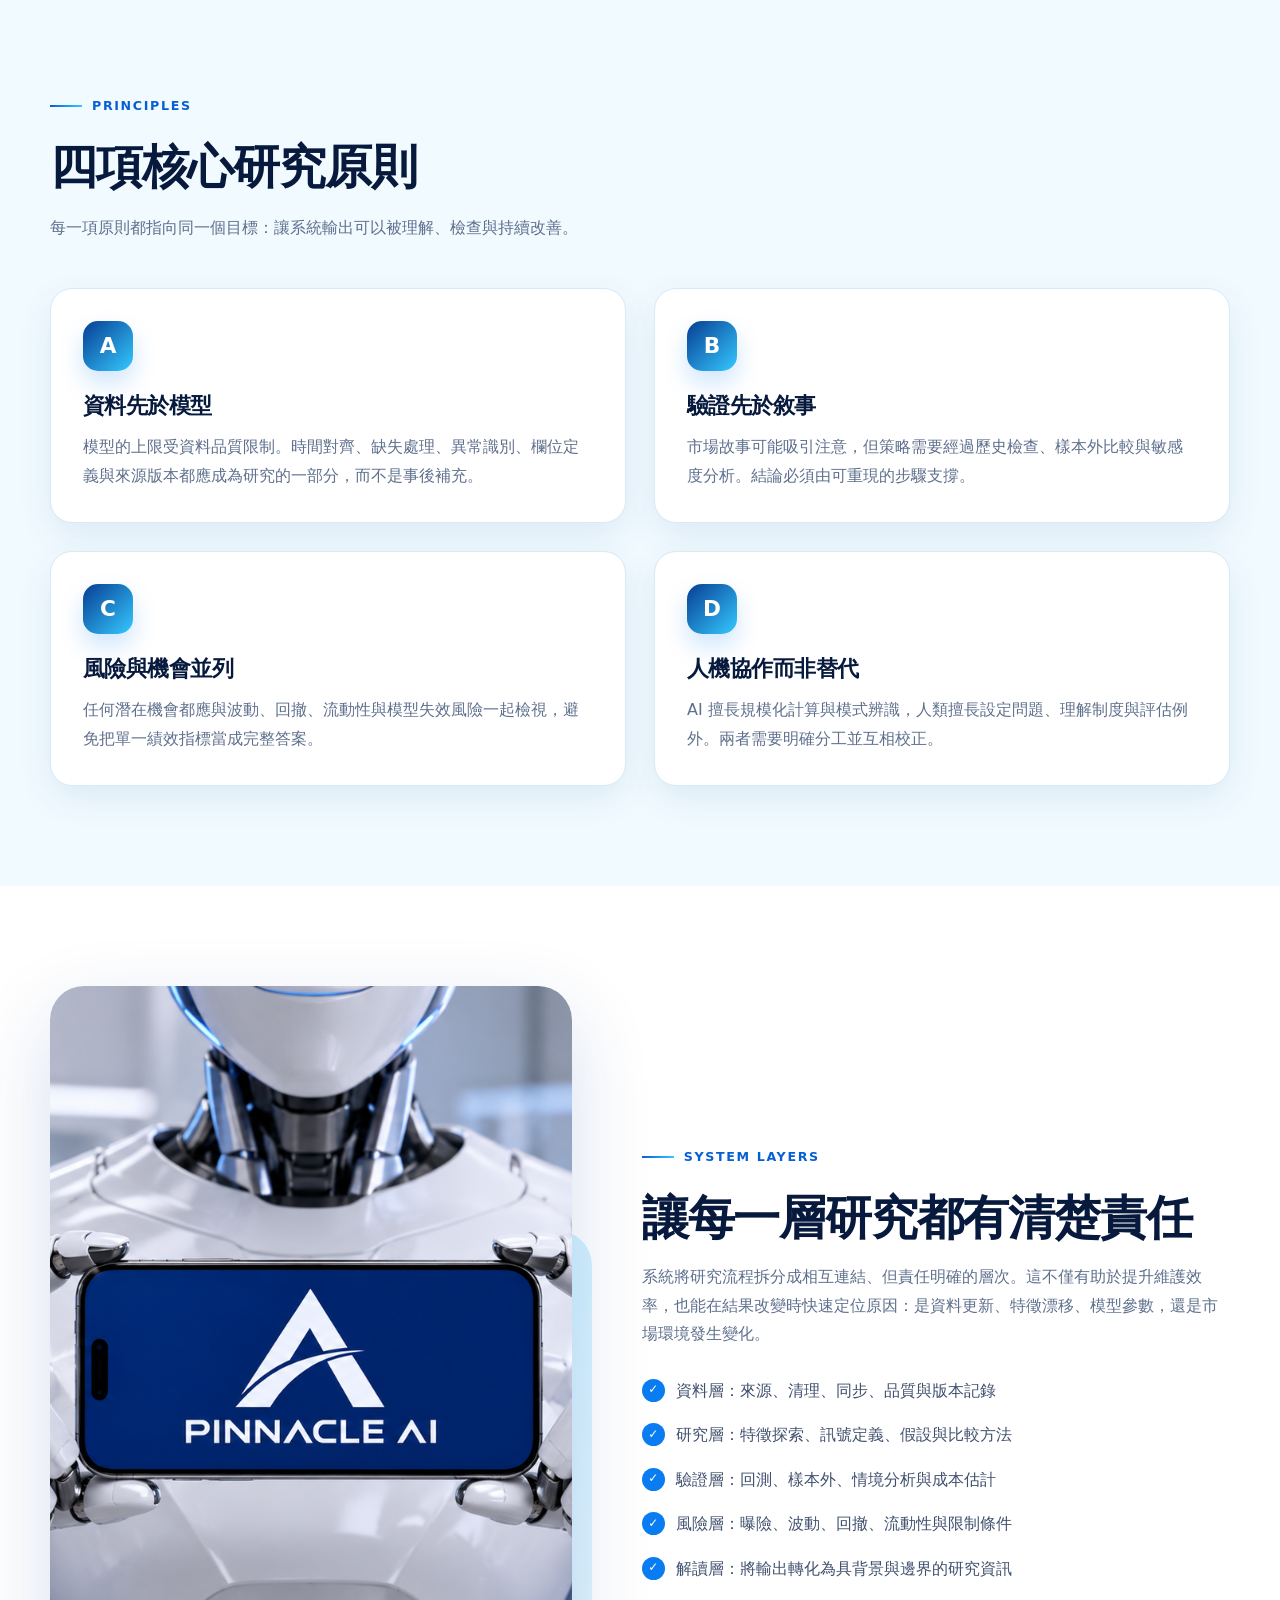
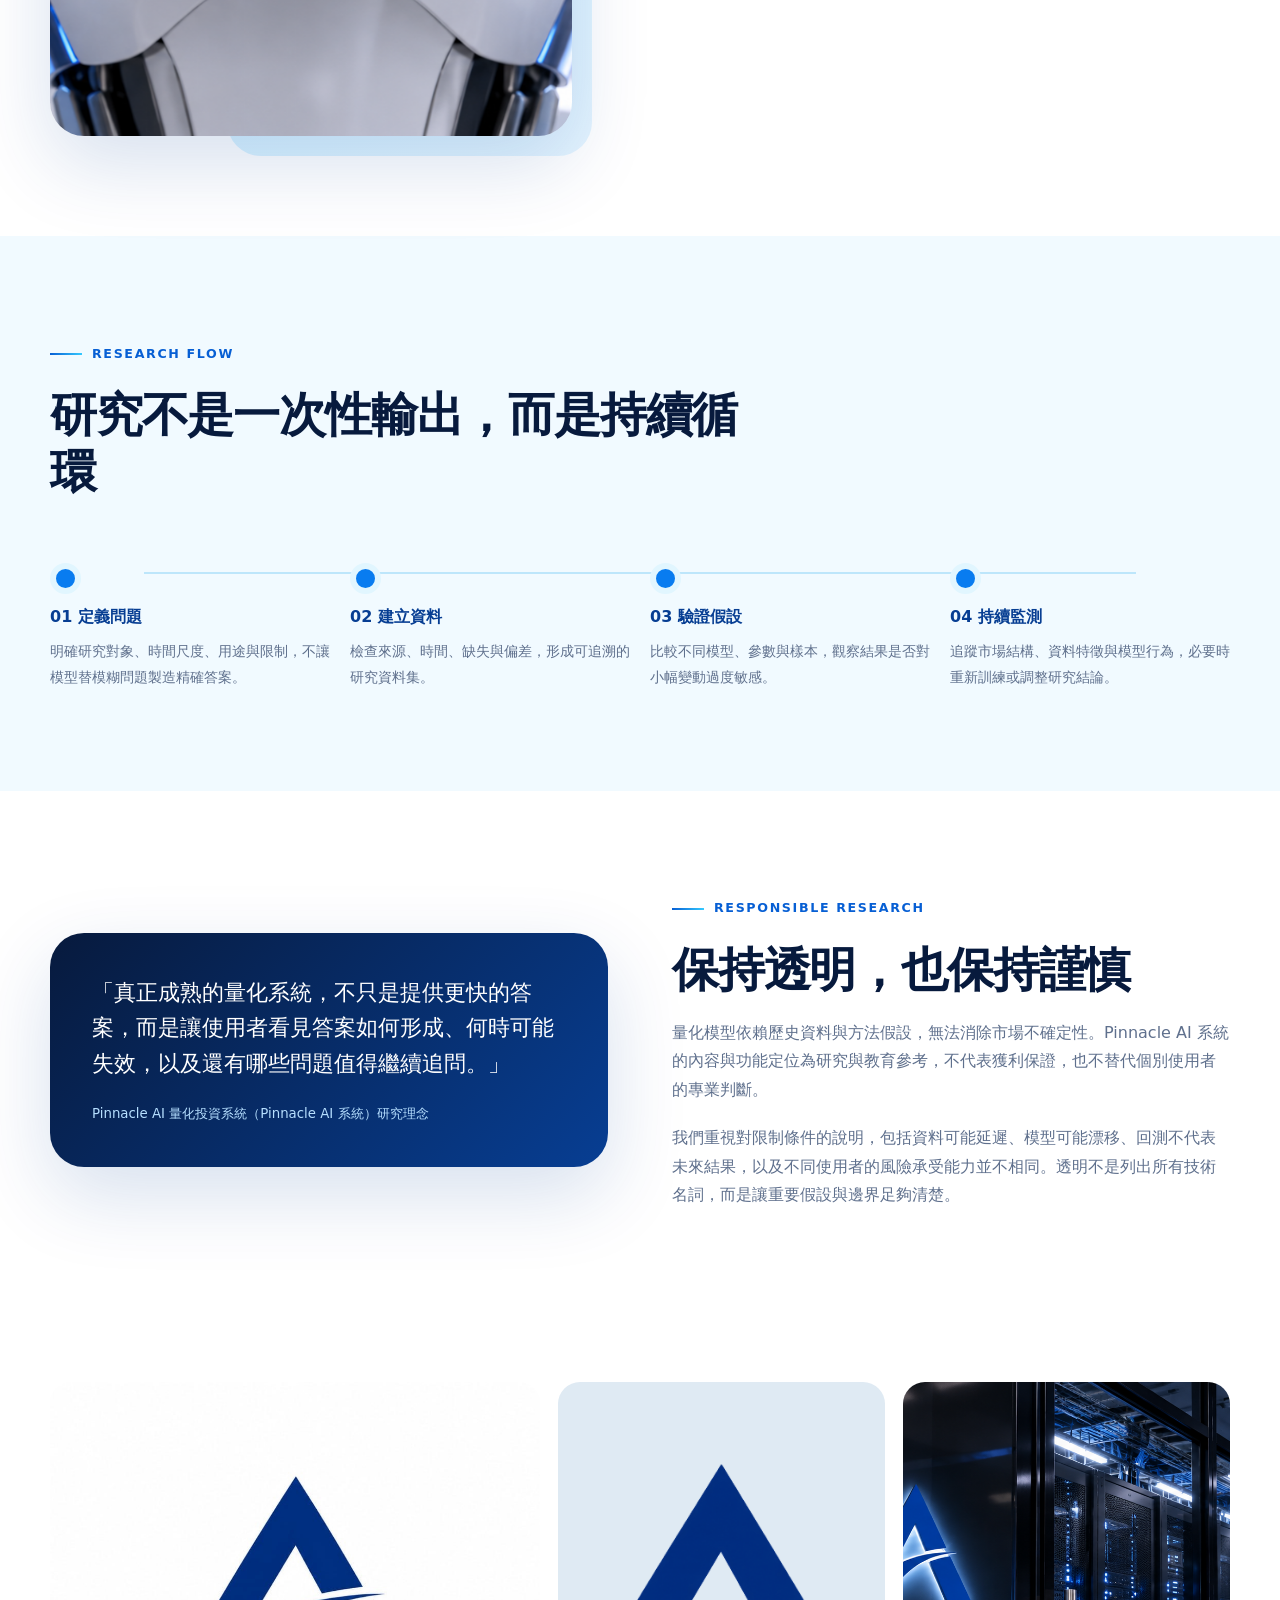
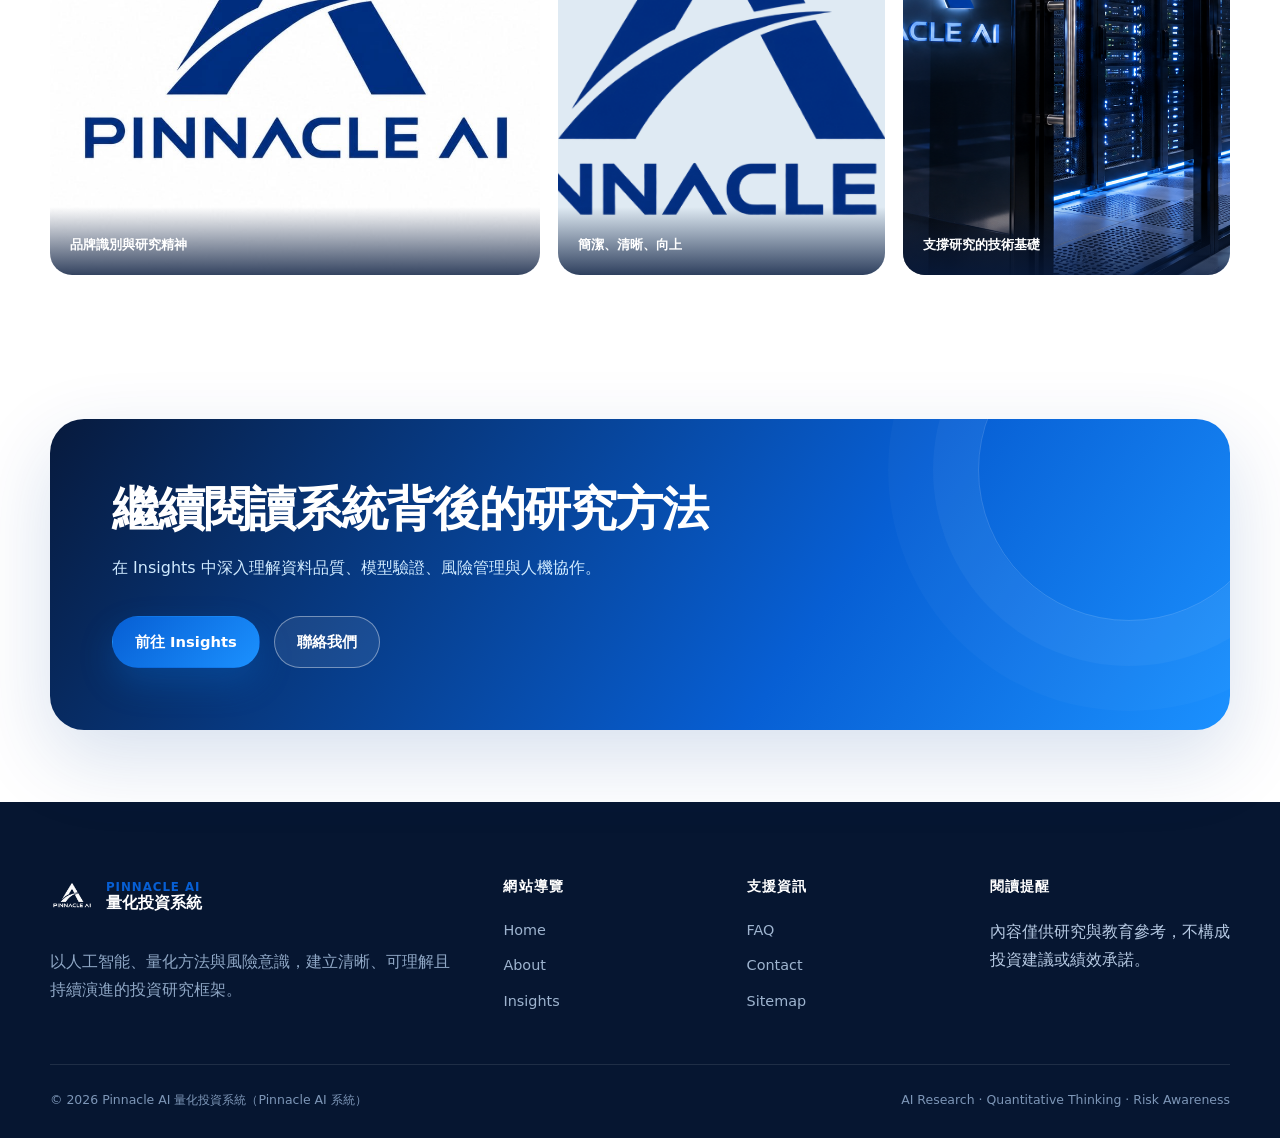
==== commit 37bffdf9: "Add files via upload" ====
--- a/about.html
+++ b/about.html
@@ -2,20 +2,20 @@
 <html lang="zh-Hant-TW">
 <head>
   <meta charset="utf-8"><meta name="viewport" content="width=device-width, initial-scale=1">
-  <title>About｜Pinnacle AI 量化投资系统（Pinnacle AI 系统）研究理念與架構</title>
-  <meta name="description" content="深入認識 Pinnacle AI 量化投资系统（Pinnacle AI 系统）的研究理念、人機協作方式、資料治理、模型驗證與風險框架。">
-  <meta name="keywords" content="Pinnacle AI 量化投资系统,Pinnacle AI 系统,AI量化研究,資料治理,模型驗證,風險管理">
+  <title>About｜Pinnacle AI 量化投資系統（Pinnacle AI 系統）研究理念與架構</title>
+  <meta name="description" content="深入認識 Pinnacle AI 量化投資系統（Pinnacle AI 系統）的研究理念、人機協作方式、資料治理、模型驗證與風險框架。">
+  <meta name="keywords" content="Pinnacle AI 量化投資系統,Pinnacle AI 系統,AI量化研究,資料治理,模型驗證,風險管理">
   <meta name="robots" content="index,follow,max-image-preview:large"><link rel="canonical" href="https://Pinnacleai-review.github.io/about.html"><link rel="icon" type="image/png" href="images/LOGO-1.png">
-  <meta property="og:type" content="website"><meta property="og:locale" content="zh_TW"><meta property="og:title" content="About｜Pinnacle AI 量化投资系统（Pinnacle AI 系统）"><meta property="og:description" content="從理念到架構，了解一套 AI 量化研究系統如何維持清晰、可驗證與風險意識。"><meta property="og:url" content="https://Pinnacleai-review.github.io/about.html"><meta property="og:image" content="https://Pinnacleai-review.github.io/images/6.png">
-  <meta name="twitter:card" content="summary_large_image"><meta name="twitter:title" content="About Pinnacle AI 量化投资系统（Pinnacle AI 系统）"><meta name="twitter:description" content="理解資料、模型、風險與研究者如何形成完整研究鏈路。"><meta name="twitter:image" content="https://Pinnacleai-review.github.io/images/6.png">
+  <meta property="og:type" content="website"><meta property="og:locale" content="zh_TW"><meta property="og:title" content="About｜Pinnacle AI 量化投資系統（Pinnacle AI 系統）"><meta property="og:description" content="從理念到架構，了解一套 AI 量化研究系統如何維持清晰、可驗證與風險意識。"><meta property="og:url" content="https://Pinnacleai-review.github.io/about.html"><meta property="og:image" content="https://Pinnacleai-review.github.io/images/6.png">
+  <meta name="twitter:card" content="summary_large_image"><meta name="twitter:title" content="About Pinnacle AI 量化投資系統（Pinnacle AI 系統）"><meta name="twitter:description" content="理解資料、模型、風險與研究者如何形成完整研究鏈路。"><meta name="twitter:image" content="https://Pinnacleai-review.github.io/images/6.png">
   <link rel="stylesheet" href="css/style.css">
-  <script type="application/ld+json">{"@context":"https://schema.org","@type":"AboutPage","name":"About｜Pinnacle AI 量化投资系统（Pinnacle AI 系统）","url":"https://Pinnacleai-review.github.io/about.html","inLanguage":"zh-Hant-TW","about":{"@type":"SoftwareApplication","name":"Pinnacle AI 量化投资系统（Pinnacle AI 系统）","applicationCategory":"FinanceApplication","operatingSystem":"Web"}}</script>
+  <script type="application/ld+json">{"@context":"https://schema.org","@type":"AboutPage","name":"About｜Pinnacle AI 量化投資系統（Pinnacle AI 系統）","url":"https://Pinnacleai-review.github.io/about.html","inLanguage":"zh-Hant-TW","about":{"@type":"SoftwareApplication","name":"Pinnacle AI 量化投資系統（Pinnacle AI 系統）","applicationCategory":"FinanceApplication","operatingSystem":"Web"}}</script>
 </head>
 <body>
   <a class="skip-link" href="#main">跳至主要內容</a>
   <header class="site-header"><div class="container nav-wrap"><a class="brand" href="index.html" aria-label="Pinnacle AI 首頁"><img src="images/LOGO.png" alt="Pinnacle AI 標誌"><span class="brand-copy"><span>PINNACLE AI</span><strong>量化投資系統</strong></span></a><button class="menu-toggle" type="button" aria-label="開啟導覽選單" aria-expanded="false" aria-controls="main-navigation"><span></span><span></span><span></span></button><nav class="main-nav" id="main-navigation" aria-label="主要導覽"><a href="index.html">Home</a><a href="about.html" aria-current="page">About</a><a href="insights.html">Insights</a><a href="faq.html">FAQ</a><a class="nav-cta" href="contact.html">Contact</a></nav></div></header>
   <main id="main">
-    <section class="page-hero"><div class="container"><div class="breadcrumbs"><a href="index.html">Home</a><span>/</span><span>About</span></div><div class="eyebrow">About Pinnacle AI</div><h1>技術的價值，在於讓研究<span class="gradient-text">更清晰、更可驗證</span></h1><p>Pinnacle AI 量化投资系统（Pinnacle AI 系统）聚焦於人工智能與量化研究的結合。我們相信，可靠的系統不是取代判斷，而是讓資料、假設、模型與風險之間的關係更容易被理解。</p></div></section>
+    <section class="page-hero"><div class="container"><div class="breadcrumbs"><a href="index.html">Home</a><span>/</span><span>About</span></div><div class="eyebrow">About Pinnacle AI</div><h1>技術的價值，在於讓研究<span class="gradient-text">更清晰、更可驗證</span></h1><p>Pinnacle AI 量化投資系統（Pinnacle AI 系統）聚焦於人工智能與量化研究的結合。我們相信，可靠的系統不是取代判斷，而是讓資料、假設、模型與風險之間的關係更容易被理解。</p></div></section>
 
     <section class="section"><div class="container story-grid"><div class="story-copy reveal"><div class="eyebrow">Our Perspective</div><h2>從「更快分析」走向「更好理解」</h2><p>金融市場每天產生大量價格、事件與行為資料。當資訊規模超越人工逐筆處理的能力，AI 能協助完成分類、關聯分析、異常辨識與情境比較。然而，資料量增加並不等於理解自然增加；如果缺乏來源管理、研究假設與風險邊界，再複雜的模型也可能產生看似精確、實際脆弱的結論。</p><p>因此，Pinnacle AI 系統把重點放在研究流程本身：資料如何進入系統、模型如何形成輸出、結論在哪些條件下成立，以及研究者如何再次檢查。這套思路讓 AI 成為提升研究廣度與效率的工具，也保留人類對市場背景、制度差異與不確定性的判斷。</p></div><div class="story-image reveal"><img src="images/6.png" alt="Pinnacle AI 人工智能資料中心視覺" width="1000" height="800"></div></div></section>
 
@@ -25,12 +25,12 @@
 
     <section class="section surface"><div class="container"><div class="section-head reveal"><div><div class="eyebrow">Research Flow</div><h2>研究不是一次性輸出，而是持續循環</h2></div></div><div class="timeline"><div class="timeline-item reveal"><b>01 定義問題</b><p>明確研究對象、時間尺度、用途與限制，不讓模型替模糊問題製造精確答案。</p></div><div class="timeline-item reveal"><b>02 建立資料</b><p>檢查來源、時間、缺失與偏差，形成可追溯的研究資料集。</p></div><div class="timeline-item reveal"><b>03 驗證假設</b><p>比較不同模型、參數與樣本，觀察結果是否對小幅變動過度敏感。</p></div><div class="timeline-item reveal"><b>04 持續監測</b><p>追蹤市場結構、資料特徵與模型行為，必要時重新訓練或調整研究結論。</p></div></div></div></section>
 
-    <section class="section"><div class="container story-grid"><div class="quote-panel reveal"><p>「真正成熟的量化系統，不只是提供更快的答案，而是讓使用者看見答案如何形成、何時可能失效，以及還有哪些問題值得繼續追問。」</p><small>Pinnacle AI 量化投资系统（Pinnacle AI 系统）研究理念</small></div><div class="story-copy reveal"><div class="eyebrow">Responsible Research</div><h2>保持透明，也保持謹慎</h2><p>量化模型依賴歷史資料與方法假設，無法消除市場不確定性。Pinnacle AI 系統的內容與功能定位為研究與教育參考，不代表獲利保證，也不替代個別使用者的專業判斷。</p><p>我們重視對限制條件的說明，包括資料可能延遲、模型可能漂移、回測不代表未來結果，以及不同使用者的風險承受能力並不相同。透明不是列出所有技術名詞，而是讓重要假設與邊界足夠清楚。</p></div></div></section>
+    <section class="section"><div class="container story-grid"><div class="quote-panel reveal"><p>「真正成熟的量化系統，不只是提供更快的答案，而是讓使用者看見答案如何形成、何時可能失效，以及還有哪些問題值得繼續追問。」</p><small>Pinnacle AI 量化投資系統（Pinnacle AI 系統）研究理念</small></div><div class="story-copy reveal"><div class="eyebrow">Responsible Research</div><h2>保持透明，也保持謹慎</h2><p>量化模型依賴歷史資料與方法假設，無法消除市場不確定性。Pinnacle AI 系統的內容與功能定位為研究與教育參考，不代表獲利保證，也不替代個別使用者的專業判斷。</p><p>我們重視對限制條件的說明，包括資料可能延遲、模型可能漂移、回測不代表未來結果，以及不同使用者的風險承受能力並不相同。透明不是列出所有技術名詞，而是讓重要假設與邊界足夠清楚。</p></div></div></section>
 
     <section class="section-sm"><div class="container"><div class="image-ribbon"><figure class="reveal"><img src="images/IMG_1477.jpeg" alt="Pinnacle AI 原始品牌識別" width="800" height="800"><figcaption>品牌識別與研究精神</figcaption></figure><figure class="reveal"><img src="images/LOGO-2.png" alt="Pinnacle AI 品牌標誌版本" width="800" height="800"><figcaption>簡潔、清晰、向上</figcaption></figure><figure class="reveal"><img src="images/6.png" alt="Pinnacle AI 運算基礎設施" width="800" height="800"><figcaption>支撐研究的技術基礎</figcaption></figure></div></div></section>
 
     <section class="section-sm"><div class="container cta-band reveal"><h2>繼續閱讀系統背後的研究方法</h2><p>在 Insights 中深入理解資料品質、模型驗證、風險管理與人機協作。</p><div class="button-row"><a class="btn btn-primary" href="insights.html">前往 Insights</a><a class="btn btn-secondary" href="contact.html">聯絡我們</a></div></div></section>
   </main>
-  <footer class="site-footer"><div class="container"><div class="footer-grid"><div class="footer-brand"><a class="brand" href="index.html"><img src="images/LOGO-3.png" alt="Pinnacle AI 白色標誌"><span class="brand-copy"><span>PINNACLE AI</span><strong>量化投資系統</strong></span></a><p>以人工智能、量化方法與風險意識，建立清晰、可理解且持續演進的投資研究框架。</p></div><div><div class="footer-title">網站導覽</div><div class="footer-links"><a href="index.html">Home</a><a href="about.html">About</a><a href="insights.html">Insights</a></div></div><div><div class="footer-title">支援資訊</div><div class="footer-links"><a href="faq.html">FAQ</a><a href="contact.html">Contact</a><a href="sitemap.xml">Sitemap</a></div></div><div><div class="footer-title">閱讀提醒</div><div class="footer-links"><span>內容僅供研究與教育參考，不構成投資建議或績效承諾。</span></div></div></div><div class="footer-bottom"><span>© <span data-year></span> Pinnacle AI 量化投资系统（Pinnacle AI 系统）</span><span>AI Research · Quantitative Thinking · Risk Awareness</span></div></div></footer>
+  <footer class="site-footer"><div class="container"><div class="footer-grid"><div class="footer-brand"><a class="brand" href="index.html"><img src="images/LOGO-3.png" alt="Pinnacle AI 白色標誌"><span class="brand-copy"><span>PINNACLE AI</span><strong>量化投資系統</strong></span></a><p>以人工智能、量化方法與風險意識，建立清晰、可理解且持續演進的投資研究框架。</p></div><div><div class="footer-title">網站導覽</div><div class="footer-links"><a href="index.html">Home</a><a href="about.html">About</a><a href="insights.html">Insights</a></div></div><div><div class="footer-title">支援資訊</div><div class="footer-links"><a href="faq.html">FAQ</a><a href="contact.html">Contact</a><a href="sitemap.xml">Sitemap</a></div></div><div><div class="footer-title">閱讀提醒</div><div class="footer-links"><span>內容僅供研究與教育參考，不構成投資建議或績效承諾。</span></div></div></div><div class="footer-bottom"><span>© <span data-year></span> Pinnacle AI 量化投資系統（Pinnacle AI 系統）</span><span>AI Research · Quantitative Thinking · Risk Awareness</span></div></div></footer>
   <script src="js/main.js" defer></script>
 </body></html>
